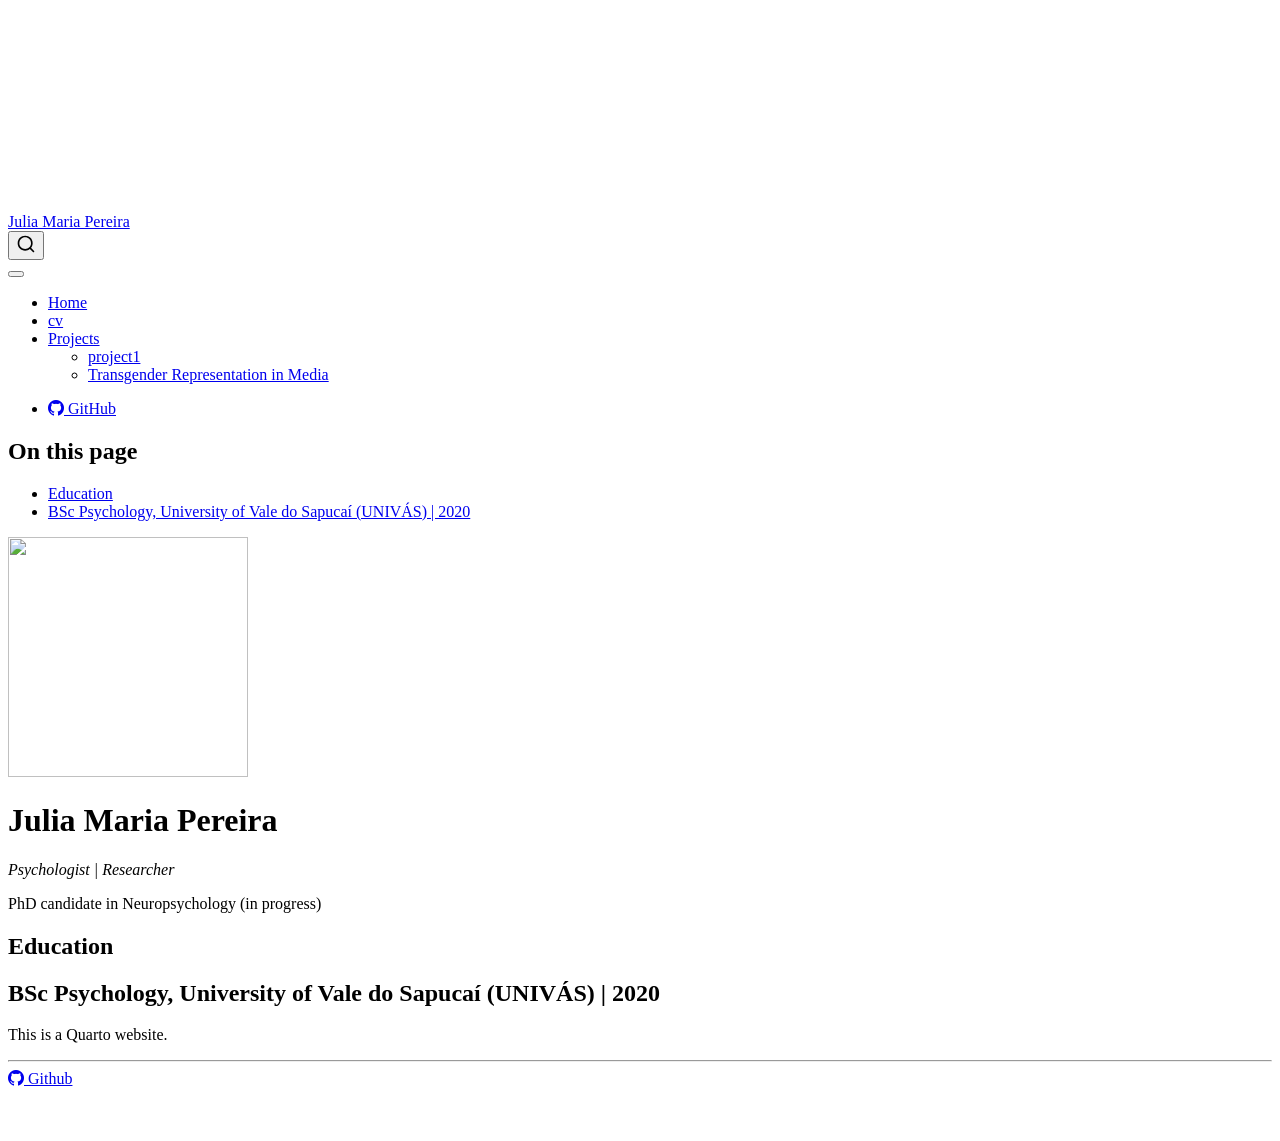
==== docs/index.html @ 0b98c420 "fix index" ====
<!DOCTYPE html>
<html xmlns="http://www.w3.org/1999/xhtml" lang="en" xml:lang="en"><head>

<meta charset="utf-8">
<meta name="generator" content="quarto-1.9.30">

<meta name="viewport" content="width=device-width, initial-scale=1.0, user-scalable=yes">


<title>Julia Maria Pereira</title>
<style>
/* Default styles provided by pandoc.
** See https://pandoc.org/MANUAL.html#variables-for-html for config info.
*/
code{white-space: pre-wrap;}
span.smallcaps{font-variant: small-caps;}
div.columns{display: flex; gap: min(4vw, 1.5em);}
div.column{flex: auto; overflow-x: auto;}
div.hanging-indent{margin-left: 1.5em; text-indent: -1.5em;}
ul.task-list{list-style: none;}
ul.task-list li input[type="checkbox"] {
  width: 0.8em;
  margin: 0 0.8em 0.2em -1em; /* quarto-specific, see https://github.com/quarto-dev/quarto-cli/issues/4556 */ 
  vertical-align: middle;
}
</style>


<script src="site_libs/quarto-nav/quarto-nav.js"></script>
<script src="site_libs/quarto-nav/headroom.min.js"></script>
<script src="site_libs/clipboard/clipboard.min.js"></script>
<script src="site_libs/quarto-search/autocomplete.umd.js"></script>
<script src="site_libs/quarto-search/fuse.min.js"></script>
<script src="site_libs/quarto-search/quarto-search.js"></script>
<meta name="quarto:offset" content="./">
<link href="./favicon.svg" rel="icon" type="image/svg+xml">
<script src="site_libs/quarto-html/quarto.js" type="module"></script>
<script src="site_libs/quarto-html/tabsets/tabsets.js" type="module"></script>
<script src="site_libs/quarto-html/popper.min.js"></script>
<script src="site_libs/quarto-html/tippy.umd.min.js"></script>
<link href="site_libs/quarto-html/tippy.css" rel="stylesheet">
<link href="site_libs/quarto-html/quarto-syntax-highlighting-b6a8276bf55561bdbc268162d41bd1f7.css" rel="stylesheet" id="quarto-text-highlighting-styles">
<script src="site_libs/bootstrap/bootstrap.min.js"></script>
<link href="site_libs/bootstrap/bootstrap-icons.css" rel="stylesheet">
<link href="site_libs/bootstrap/bootstrap-158031087360bce0ff56dc785ce39e06.min.css" rel="stylesheet" append-hash="true" id="quarto-bootstrap" data-mode="light">
<script id="quarto-search-options" type="application/json">{
  "location": "navbar",
  "copy-button": false,
  "collapse-after": 3,
  "panel-placement": "end",
  "type": "overlay",
  "limit": 50,
  "keyboard-shortcut": [
    "f",
    "/",
    "s"
  ],
  "show-item-context": false,
  "language": {
    "search-no-results-text": "No results",
    "search-matching-documents-text": "matching documents",
    "search-copy-link-title": "Copy link to search",
    "search-hide-matches-text": "Hide additional matches",
    "search-more-match-text": "more match in this document",
    "search-more-matches-text": "more matches in this document",
    "search-clear-button-title": "Clear",
    "search-text-placeholder": "",
    "search-detached-cancel-button-title": "Cancel",
    "search-submit-button-title": "Submit",
    "search-label": "Search"
  }
}</script>


<link rel="stylesheet" href="styles.css">
</head>

<body class="nav-fixed quarto-light">

<div id="quarto-search-results"></div>
  <header id="quarto-header" class="headroom fixed-top">
    <nav class="navbar navbar-expand-lg " data-bs-theme="dark">
      <div class="navbar-container container-fluid">
      <div class="navbar-brand-container mx-auto">
    <a class="navbar-brand" href="./index.html">
    <span class="navbar-title">Julia Maria Pereira</span>
    </a>
  </div>
            <div id="quarto-search" class="" title="Search"></div>
          <button class="navbar-toggler" type="button" data-bs-toggle="collapse" data-bs-target="#navbarCollapse" aria-controls="navbarCollapse" role="menu" aria-expanded="false" aria-label="Toggle navigation" onclick="if (window.quartoToggleHeadroom) { window.quartoToggleHeadroom(); }">
  <span class="navbar-toggler-icon"></span>
</button>
          <div class="collapse navbar-collapse" id="navbarCollapse">
            <ul class="navbar-nav navbar-nav-scroll me-auto">
  <li class="nav-item">
    <a class="nav-link active" href="./index.html" aria-current="page"> 
<span class="menu-text">Home</span></a>
  </li>  
  <li class="nav-item">
    <a class="nav-link" href="./cv.html"> 
<span class="menu-text">cv</span></a>
  </li>  
  <li class="nav-item dropdown ">
    <a class="nav-link dropdown-toggle" href="#" id="nav-menu-projects" role="link" data-bs-toggle="dropdown" aria-expanded="false">
 <span class="menu-text">Projects</span>
    </a>
    <ul class="dropdown-menu" aria-labelledby="nav-menu-projects">    
        <li>
    <a class="dropdown-item" href="./projects/project1.html">
 <span class="dropdown-text">project1</span></a>
  </li>  
        <li>
    <a class="dropdown-item" href="./projects/project2.html">
 <span class="dropdown-text">Transgender Representation in Media</span></a>
  </li>  
    </ul>
  </li>
</ul>
            <ul class="navbar-nav navbar-nav-scroll ms-auto">
  <li class="nav-item">
    <a class="nav-link" href="https://github.com/juliamariap"> <i class="bi bi-github" role="img">
</i> 
<span class="menu-text">GitHub</span></a>
  </li>  
</ul>
          </div> <!-- /navcollapse -->
            <div class="quarto-navbar-tools">
</div>
      </div> <!-- /container-fluid -->
    </nav>
</header>
<!-- content -->
<div id="quarto-content" class="quarto-container page-columns page-rows-contents page-layout-article page-navbar">
<!-- sidebar -->
<!-- margin-sidebar -->
    <div id="quarto-margin-sidebar" class="sidebar margin-sidebar">
        <nav id="TOC" role="doc-toc" class="toc-active">
    <h2 id="toc-title">On this page</h2>
  <ul>
  <li><a href="#education" id="toc-education" class="nav-link active" data-scroll-target="#education">Education</a></li>
  <li><a href="#bsc-psychology-university-of-vale-do-sapucaí-univás-2020" id="toc-bsc-psychology-university-of-vale-do-sapucaí-univás-2020" class="nav-link" data-scroll-target="#bsc-psychology-university-of-vale-do-sapucaí-univás-2020">BSc Psychology, University of Vale do Sapucaí (UNIVÁS) | 2020</a></li>
  </ul>
</nav>
    </div>
<!-- main -->
<div class="quarto-about-jolla">
  <img src="images/avatar.png" class="about-image
  round " style="height: 15em; width: 15em;">
 <header id="title-block-header" class="quarto-title-block default">
<div class="quarto-title">
<h1 class="title">Julia Maria Pereira</h1>
</div>
<div class="quarto-title-meta">
  </div>
</header><main class="content" id="quarto-document-content">

<p><em>Psychologist | Researcher</em></p>
<p>PhD candidate in Neuropsychology (in progress)</p>
<section id="education" class="level2">
<h2 data-anchor-id="education">Education</h2>
</section>
<section id="bsc-psychology-university-of-vale-do-sapucaí-univás-2020" class="level2">
<h2 data-anchor-id="bsc-psychology-university-of-vale-do-sapucaí-univás-2020">BSc Psychology, University of Vale do Sapucaí (UNIVÁS) | 2020</h2>
<p>This is a Quarto website.</p>


</section>
</main> 
  <hr class="about-sep">
   <div class="about-links">
  <a href="https://github.com/juliamariap" class="about-link" rel="" target="">
    <i class="bi bi-github"></i>
     <span class="about-link-text">Github</span>
  </a>
</div>
</div>
 <!-- /main -->
<script id="quarto-html-after-body" type="application/javascript">
  window.document.addEventListener("DOMContentLoaded", function (event) {
    const isCodeAnnotation = (el) => {
      for (const clz of el.classList) {
        if (clz.startsWith('code-annotation-')) {                     
          return true;
        }
      }
      return false;
    }
    const onCopySuccess = function(e) {
      // button target
      const button = e.trigger;
      // don't keep focus
      button.blur();
      // flash "checked"
      button.classList.add('code-copy-button-checked');
      var currentTitle = button.getAttribute("title");
      button.setAttribute("title", "Copied!");
      let tooltip;
      if (window.bootstrap) {
        button.setAttribute("data-bs-toggle", "tooltip");
        button.setAttribute("data-bs-placement", "left");
        button.setAttribute("data-bs-title", "Copied!");
        tooltip = new bootstrap.Tooltip(button, 
          { trigger: "manual", 
            customClass: "code-copy-button-tooltip",
            offset: [0, -8]});
        tooltip.show();    
      }
      setTimeout(function() {
        if (tooltip) {
          tooltip.hide();
          button.removeAttribute("data-bs-title");
          button.removeAttribute("data-bs-toggle");
          button.removeAttribute("data-bs-placement");
        }
        button.setAttribute("title", currentTitle);
        button.classList.remove('code-copy-button-checked');
      }, 1000);
      // clear code selection
      e.clearSelection();
    }
    const getTextToCopy = function(trigger) {
      const outerScaffold = trigger.parentElement.cloneNode(true);
      const codeEl = outerScaffold.querySelector('code');
      for (const childEl of codeEl.children) {
        if (isCodeAnnotation(childEl)) {
          childEl.remove();
        }
      }
      return codeEl.innerText;
    }
    const clipboard = new window.ClipboardJS('.code-copy-button:not([data-in-quarto-modal])', {
      text: getTextToCopy
    });
    clipboard.on('success', onCopySuccess);
    if (window.document.getElementById('quarto-embedded-source-code-modal')) {
      const clipboardModal = new window.ClipboardJS('.code-copy-button[data-in-quarto-modal]', {
        text: getTextToCopy,
        container: window.document.getElementById('quarto-embedded-source-code-modal')
      });
      clipboardModal.on('success', onCopySuccess);
    }
      var localhostRegex = new RegExp(/^(?:http|https):\/\/localhost\:?[0-9]*\//);
      var mailtoRegex = new RegExp(/^mailto:/);
        var filterRegex = new RegExp('/' + window.location.host + '/');
      var isInternal = (href) => {
          return filterRegex.test(href) || localhostRegex.test(href) || mailtoRegex.test(href);
      }
      // Inspect non-navigation links and adorn them if external
     var links = window.document.querySelectorAll('a[href]:not(.nav-link):not(.navbar-brand):not(.toc-action):not(.sidebar-link):not(.sidebar-item-toggle):not(.pagination-link):not(.no-external):not([aria-hidden]):not(.dropdown-item):not(.quarto-navigation-tool):not(.about-link)');
      for (var i=0; i<links.length; i++) {
        const link = links[i];
        if (!isInternal(link.href)) {
          // undo the damage that might have been done by quarto-nav.js in the case of
          // links that we want to consider external
          if (link.dataset.originalHref !== undefined) {
            link.href = link.dataset.originalHref;
          }
        }
      }
    function tippyHover(el, contentFn, onTriggerFn, onUntriggerFn) {
      const config = {
        allowHTML: true,
        maxWidth: 500,
        delay: 100,
        arrow: false,
        appendTo: function(el) {
            return el.parentElement;
        },
        interactive: true,
        interactiveBorder: 10,
        theme: 'quarto',
        placement: 'bottom-start',
      };
      if (contentFn) {
        config.content = contentFn;
      }
      if (onTriggerFn) {
        config.onTrigger = onTriggerFn;
      }
      if (onUntriggerFn) {
        config.onUntrigger = onUntriggerFn;
      }
      window.tippy(el, config); 
    }
    const noterefs = window.document.querySelectorAll('a[role="doc-noteref"]');
    for (var i=0; i<noterefs.length; i++) {
      const ref = noterefs[i];
      tippyHover(ref, function() {
        // use id or data attribute instead here
        let href = ref.getAttribute('data-footnote-href') || ref.getAttribute('href');
        try { href = new URL(href).hash; } catch {}
        const id = href.replace(/^#\/?/, "");
        const note = window.document.getElementById(id);
        if (note) {
          return note.innerHTML;
        } else {
          return "";
        }
      });
    }
    const xrefs = window.document.querySelectorAll('a.quarto-xref');
    const processXRef = (id, note) => {
      // Strip column container classes
      const stripColumnClz = (el) => {
        el.classList.remove("page-full", "page-columns");
        if (el.children) {
          for (const child of el.children) {
            stripColumnClz(child);
          }
        }
      }
      stripColumnClz(note)
      if (id === null || id.startsWith('sec-')) {
        // Special case sections, only their first couple elements
        const container = document.createElement("div");
        if (note.children && note.children.length > 2) {
          container.appendChild(note.children[0].cloneNode(true));
          for (let i = 1; i < note.children.length; i++) {
            const child = note.children[i];
            if (child.tagName === "P" && child.innerText === "") {
              continue;
            } else {
              container.appendChild(child.cloneNode(true));
              break;
            }
          }
          if (window.Quarto?.typesetMath) {
            window.Quarto.typesetMath(container);
          }
          return container.innerHTML
        } else {
          if (window.Quarto?.typesetMath) {
            window.Quarto.typesetMath(note);
          }
          return note.innerHTML;
        }
      } else {
        // Remove any anchor links if they are present
        const anchorLink = note.querySelector('a.anchorjs-link');
        if (anchorLink) {
          anchorLink.remove();
        }
        if (window.Quarto?.typesetMath) {
          window.Quarto.typesetMath(note);
        }
        if (note.classList.contains("callout")) {
          return note.outerHTML;
        } else {
          return note.innerHTML;
        }
      }
    }
    for (var i=0; i<xrefs.length; i++) {
      const xref = xrefs[i];
      tippyHover(xref, undefined, function(instance) {
        instance.disable();
        let url = xref.getAttribute('href');
        let hash = undefined; 
        if (url.startsWith('#')) {
          hash = url;
        } else {
          try { hash = new URL(url).hash; } catch {}
        }
        if (hash) {
          const id = hash.replace(/^#\/?/, "");
          const note = window.document.getElementById(id);
          if (note !== null) {
            try {
              const html = processXRef(id, note.cloneNode(true));
              instance.setContent(html);
            } finally {
              instance.enable();
              instance.show();
            }
          } else {
            // See if we can fetch this
            fetch(url.split('#')[0])
            .then(res => res.text())
            .then(html => {
              const parser = new DOMParser();
              const htmlDoc = parser.parseFromString(html, "text/html");
              const note = htmlDoc.getElementById(id);
              if (note !== null) {
                const html = processXRef(id, note);
                instance.setContent(html);
              } 
            }).finally(() => {
              instance.enable();
              instance.show();
            });
          }
        } else {
          // See if we can fetch a full url (with no hash to target)
          // This is a special case and we should probably do some content thinning / targeting
          fetch(url)
          .then(res => res.text())
          .then(html => {
            const parser = new DOMParser();
            const htmlDoc = parser.parseFromString(html, "text/html");
            const note = htmlDoc.querySelector('main.content');
            if (note !== null) {
              // This should only happen for chapter cross references
              // (since there is no id in the URL)
              // remove the first header
              if (note.children.length > 0 && note.children[0].tagName === "HEADER") {
                note.children[0].remove();
              }
              const html = processXRef(null, note);
              instance.setContent(html);
            } 
          }).finally(() => {
            instance.enable();
            instance.show();
          });
        }
      }, function(instance) {
      });
    }
        let selectedAnnoteEl;
        const selectorForAnnotation = ( cell, annotation) => {
          let cellAttr = 'data-code-cell="' + cell + '"';
          let lineAttr = 'data-code-annotation="' +  annotation + '"';
          const selector = 'span[' + cellAttr + '][' + lineAttr + ']';
          return selector;
        }
        const selectCodeLines = (annoteEl) => {
          const doc = window.document;
          const targetCell = annoteEl.getAttribute("data-target-cell");
          const targetAnnotation = annoteEl.getAttribute("data-target-annotation");
          const annoteSpan = window.document.querySelector(selectorForAnnotation(targetCell, targetAnnotation));
          const lines = annoteSpan.getAttribute("data-code-lines").split(",");
          const lineIds = lines.map((line) => {
            return targetCell + "-" + line;
          })
          let top = null;
          let height = null;
          let parent = null;
          if (lineIds.length > 0) {
              //compute the position of the single el (top and bottom and make a div)
              const el = window.document.getElementById(lineIds[0]);
              top = el.offsetTop;
              height = el.offsetHeight;
              parent = el.parentElement.parentElement;
            if (lineIds.length > 1) {
              const lastEl = window.document.getElementById(lineIds[lineIds.length - 1]);
              const bottom = lastEl.offsetTop + lastEl.offsetHeight;
              height = bottom - top;
            }
            if (top !== null && height !== null && parent !== null) {
              // cook up a div (if necessary) and position it 
              let div = window.document.getElementById("code-annotation-line-highlight");
              if (div === null) {
                div = window.document.createElement("div");
                div.setAttribute("id", "code-annotation-line-highlight");
                div.style.position = 'absolute';
                parent.appendChild(div);
              }
              div.style.top = top - 2 + "px";
              div.style.height = height + 4 + "px";
              div.style.left = 0;
              let gutterDiv = window.document.getElementById("code-annotation-line-highlight-gutter");
              if (gutterDiv === null) {
                gutterDiv = window.document.createElement("div");
                gutterDiv.setAttribute("id", "code-annotation-line-highlight-gutter");
                gutterDiv.style.position = 'absolute';
                const codeCell = window.document.getElementById(targetCell);
                const gutter = codeCell.querySelector('.code-annotation-gutter');
                gutter.appendChild(gutterDiv);
              }
              gutterDiv.style.top = top - 2 + "px";
              gutterDiv.style.height = height + 4 + "px";
            }
            selectedAnnoteEl = annoteEl;
          }
        };
        const unselectCodeLines = () => {
          const elementsIds = ["code-annotation-line-highlight", "code-annotation-line-highlight-gutter"];
          elementsIds.forEach((elId) => {
            const div = window.document.getElementById(elId);
            if (div) {
              div.remove();
            }
          });
          selectedAnnoteEl = undefined;
        };
          // Handle positioning of the toggle
      window.addEventListener(
        "resize",
        throttle(() => {
          elRect = undefined;
          if (selectedAnnoteEl) {
            selectCodeLines(selectedAnnoteEl);
          }
        }, 10)
      );
      function throttle(fn, ms) {
      let throttle = false;
      let timer;
        return (...args) => {
          if(!throttle) { // first call gets through
              fn.apply(this, args);
              throttle = true;
          } else { // all the others get throttled
              if(timer) clearTimeout(timer); // cancel #2
              timer = setTimeout(() => {
                fn.apply(this, args);
                timer = throttle = false;
              }, ms);
          }
        };
      }
        // Attach click handler to the DT
        const annoteDls = window.document.querySelectorAll('dt[data-target-cell]');
        for (const annoteDlNode of annoteDls) {
          annoteDlNode.addEventListener('click', (event) => {
            const clickedEl = event.target;
            if (clickedEl !== selectedAnnoteEl) {
              unselectCodeLines();
              const activeEl = window.document.querySelector('dt[data-target-cell].code-annotation-active');
              if (activeEl) {
                activeEl.classList.remove('code-annotation-active');
              }
              selectCodeLines(clickedEl);
              clickedEl.classList.add('code-annotation-active');
            } else {
              // Unselect the line
              unselectCodeLines();
              clickedEl.classList.remove('code-annotation-active');
            }
          });
        }
    const findCites = (el) => {
      const parentEl = el.parentElement;
      if (parentEl) {
        const cites = parentEl.dataset.cites;
        if (cites) {
          return {
            el,
            cites: cites.split(' ')
          };
        } else {
          return findCites(el.parentElement)
        }
      } else {
        return undefined;
      }
    };
    var bibliorefs = window.document.querySelectorAll('a[role="doc-biblioref"]');
    for (var i=0; i<bibliorefs.length; i++) {
      const ref = bibliorefs[i];
      const citeInfo = findCites(ref);
      if (citeInfo) {
        tippyHover(citeInfo.el, function() {
          var popup = window.document.createElement('div');
          citeInfo.cites.forEach(function(cite) {
            var citeDiv = window.document.createElement('div');
            citeDiv.classList.add('hanging-indent');
            citeDiv.classList.add('csl-entry');
            var biblioDiv = window.document.getElementById('ref-' + cite);
            if (biblioDiv) {
              citeDiv.innerHTML = biblioDiv.innerHTML;
            }
            popup.appendChild(citeDiv);
          });
          return popup.innerHTML;
        });
      }
    }
  });
  </script>
</div> <!-- /content -->




</body></html>
---- docs/site_libs/quarto-html/tippy.css ----
.tippy-box[data-animation=fade][data-state=hidden]{opacity:0}[data-tippy-root]{max-width:calc(100vw - 10px)}.tippy-box{position:relative;background-color:#333;color:#fff;border-radius:4px;font-size:14px;line-height:1.4;white-space:normal;outline:0;transition-property:transform,visibility,opacity}.tippy-box[data-placement^=top]>.tippy-arrow{bottom:0}.tippy-box[data-placement^=top]>.tippy-arrow:before{bottom:-7px;left:0;border-width:8px 8px 0;border-top-color:initial;transform-origin:center top}.tippy-box[data-placement^=bottom]>.tippy-arrow{top:0}.tippy-box[data-placement^=bottom]>.tippy-arrow:before{top:-7px;left:0;border-width:0 8px 8px;border-bottom-color:initial;transform-origin:center bottom}.tippy-box[data-placement^=left]>.tippy-arrow{right:0}.tippy-box[data-placement^=left]>.tippy-arrow:before{border-width:8px 0 8px 8px;border-left-color:initial;right:-7px;transform-origin:center left}.tippy-box[data-placement^=right]>.tippy-arrow{left:0}.tippy-box[data-placement^=right]>.tippy-arrow:before{left:-7px;border-width:8px 8px 8px 0;border-right-color:initial;transform-origin:center right}.tippy-box[data-inertia][data-state=visible]{transition-timing-function:cubic-bezier(.54,1.5,.38,1.11)}.tippy-arrow{width:16px;height:16px;color:#333}.tippy-arrow:before{content:"";position:absolute;border-color:transparent;border-style:solid}.tippy-content{position:relative;padding:5px 9px;z-index:1}
---- docs/site_libs/quarto-html/quarto-syntax-highlighting-b6a8276bf55561bdbc268162d41bd1f7.css ----
/* quarto syntax highlight colors */
:root {
  --quarto-hl-ot-color: #003B4F;
  --quarto-hl-at-color: #657422;
  --quarto-hl-ss-color: #20794D;
  --quarto-hl-an-color: #5E5E5E;
  --quarto-hl-fu-color: #4758AB;
  --quarto-hl-st-color: #20794D;
  --quarto-hl-cf-color: #003B4F;
  --quarto-hl-op-color: #5E5E5E;
  --quarto-hl-er-color: #AD0000;
  --quarto-hl-bn-color: #AD0000;
  --quarto-hl-al-color: #AD0000;
  --quarto-hl-va-color: #111111;
  --quarto-hl-bu-color: inherit;
  --quarto-hl-ex-color: inherit;
  --quarto-hl-pp-color: #AD0000;
  --quarto-hl-in-color: #5E5E5E;
  --quarto-hl-vs-color: #20794D;
  --quarto-hl-wa-color: #5E5E5E;
  --quarto-hl-do-color: #5E5E5E;
  --quarto-hl-im-color: #00769E;
  --quarto-hl-ch-color: #20794D;
  --quarto-hl-dt-color: #AD0000;
  --quarto-hl-fl-color: #AD0000;
  --quarto-hl-co-color: #5E5E5E;
  --quarto-hl-cv-color: #5E5E5E;
  --quarto-hl-cn-color: #8f5902;
  --quarto-hl-sc-color: #5E5E5E;
  --quarto-hl-dv-color: #AD0000;
  --quarto-hl-kw-color: #003B4F;
}

/* other quarto variables */
:root {
  --quarto-font-monospace: SFMono-Regular, Menlo, Monaco, Consolas, "Liberation Mono", "Courier New", monospace;
}

/* syntax highlight based on Pandoc's rules */
pre > code.sourceCode > span {
  color: #003B4F;
}

code.sourceCode > span {
  color: #003B4F;
}

div.sourceCode,
div.sourceCode pre.sourceCode {
  color: #003B4F;
}

/* Normal */
code span {
  color: #003B4F;
}

/* Alert */
code span.al {
  color: #AD0000;
  font-style: inherit;
}

/* Annotation */
code span.an {
  color: #5E5E5E;
  font-style: inherit;
}

/* Attribute */
code span.at {
  color: #657422;
  font-style: inherit;
}

/* BaseN */
code span.bn {
  color: #AD0000;
  font-style: inherit;
}

/* BuiltIn */
code span.bu {
  font-style: inherit;
}

/* ControlFlow */
code span.cf {
  color: #003B4F;
  font-weight: bold;
  font-style: inherit;
}

/* Char */
code span.ch {
  color: #20794D;
  font-style: inherit;
}

/* Constant */
code span.cn {
  color: #8f5902;
  font-style: inherit;
}

/* Comment */
code span.co {
  color: #5E5E5E;
  font-style: inherit;
}

/* CommentVar */
code span.cv {
  color: #5E5E5E;
  font-style: italic;
}

/* Documentation */
code span.do {
  color: #5E5E5E;
  font-style: italic;
}

/* DataType */
code span.dt {
  color: #AD0000;
  font-style: inherit;
}

/* DecVal */
code span.dv {
  color: #AD0000;
  font-style: inherit;
}

/* Error */
code span.er {
  color: #AD0000;
  font-style: inherit;
}

/* Extension */
code span.ex {
  font-style: inherit;
}

/* Float */
code span.fl {
  color: #AD0000;
  font-style: inherit;
}

/* Function */
code span.fu {
  color: #4758AB;
  font-style: inherit;
}

/* Import */
code span.im {
  color: #00769E;
  font-style: inherit;
}

/* Information */
code span.in {
  color: #5E5E5E;
  font-style: inherit;
}

/* Keyword */
code span.kw {
  color: #003B4F;
  font-weight: bold;
  font-style: inherit;
}

/* Operator */
code span.op {
  color: #5E5E5E;
  font-style: inherit;
}

/* Other */
code span.ot {
  color: #003B4F;
  font-style: inherit;
}

/* Preprocessor */
code span.pp {
  color: #AD0000;
  font-style: inherit;
}

/* SpecialChar */
code span.sc {
  color: #5E5E5E;
  font-style: inherit;
}

/* SpecialString */
code span.ss {
  color: #20794D;
  font-style: inherit;
}

/* String */
code span.st {
  color: #20794D;
  font-style: inherit;
}

/* Variable */
code span.va {
  color: #111111;
  font-style: inherit;
}

/* VerbatimString */
code span.vs {
  color: #20794D;
  font-style: inherit;
}

/* Warning */
code span.wa {
  color: #5E5E5E;
  font-style: italic;
}

.prevent-inlining {
  content: "</";
}

/*# sourceMappingURL=5eae6a9ed249137e627790aed33a8396.css.map */
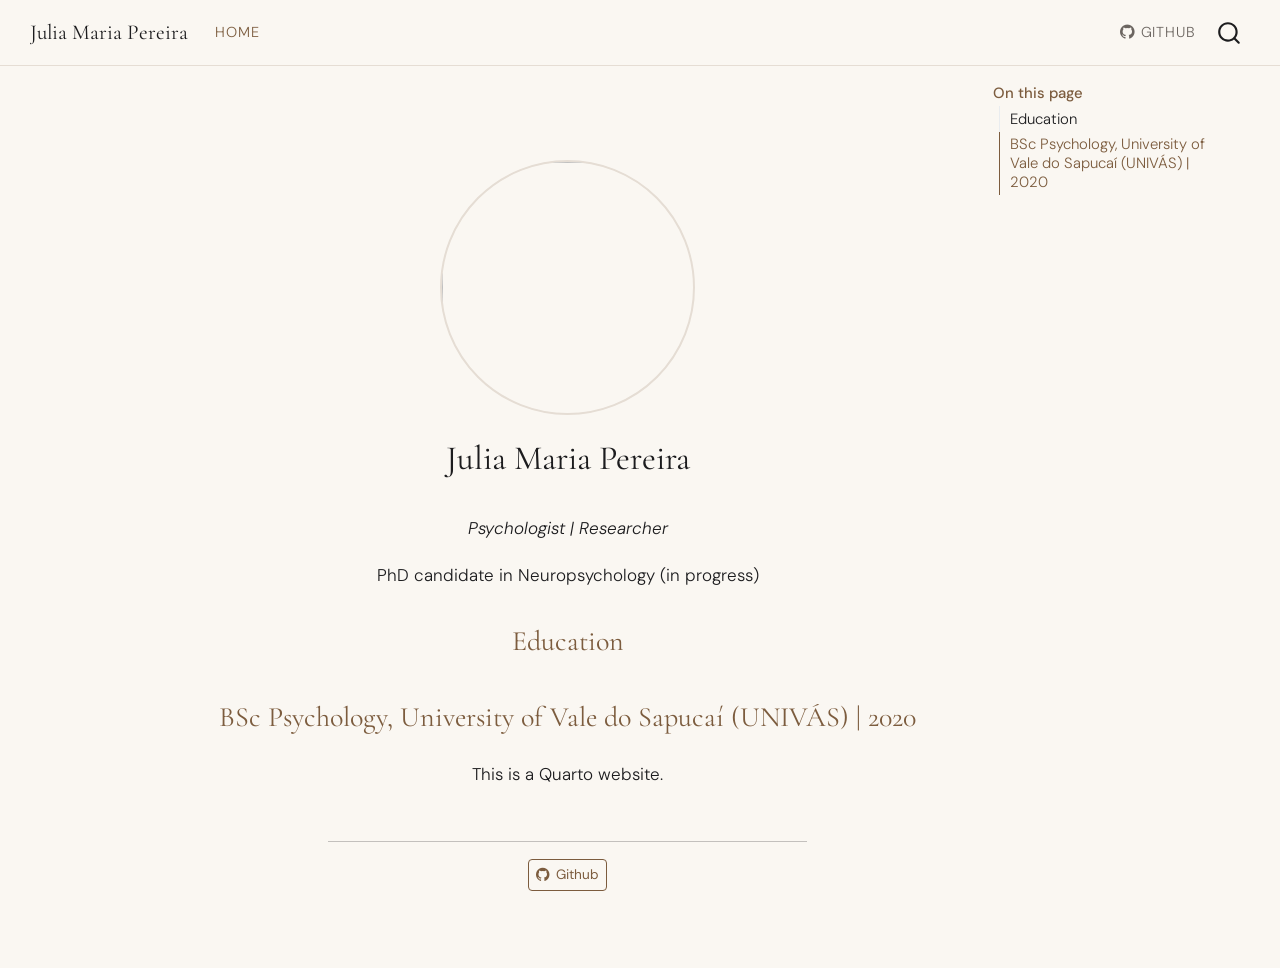
==== commit 8f00b56a: "add brand colors" ====
--- a/docs/index.html
+++ b/docs/index.html
@@ -42,7 +42,7 @@
 <link href="site_libs/quarto-html/quarto-syntax-highlighting-b6a8276bf55561bdbc268162d41bd1f7.css" rel="stylesheet" id="quarto-text-highlighting-styles">
 <script src="site_libs/bootstrap/bootstrap.min.js"></script>
 <link href="site_libs/bootstrap/bootstrap-icons.css" rel="stylesheet">
-<link href="site_libs/bootstrap/bootstrap-158031087360bce0ff56dc785ce39e06.min.css" rel="stylesheet" append-hash="true" id="quarto-bootstrap" data-mode="light">
+<link href="site_libs/bootstrap/bootstrap-a6391bdd3185fad6bf29eafa90bfad67.min.css" rel="stylesheet" append-hash="true" id="quarto-bootstrap" data-mode="light">
 <script id="quarto-search-options" type="application/json">{
   "location": "navbar",
   "copy-button": false,
@@ -96,25 +96,6 @@
     <a class="nav-link active" href="./index.html" aria-current="page"> 
 <span class="menu-text">Home</span></a>
   </li>  
-  <li class="nav-item">
-    <a class="nav-link" href="./cv.html"> 
-<span class="menu-text">cv</span></a>
-  </li>  
-  <li class="nav-item dropdown ">
-    <a class="nav-link dropdown-toggle" href="#" id="nav-menu-projects" role="link" data-bs-toggle="dropdown" aria-expanded="false">
- <span class="menu-text">Projects</span>
-    </a>
-    <ul class="dropdown-menu" aria-labelledby="nav-menu-projects">    
-        <li>
-    <a class="dropdown-item" href="./projects/project1.html">
- <span class="dropdown-text">project1</span></a>
-  </li>  
-        <li>
-    <a class="dropdown-item" href="./projects/project2.html">
- <span class="dropdown-text">Transgender Representation in Media</span></a>
-  </li>  
-    </ul>
-  </li>
 </ul>
             <ul class="navbar-nav navbar-nav-scroll ms-auto">
   <li class="nav-item">
--- a/docs/styles.css
+++ b/docs/styles.css
@@ -0,0 +1,67 @@
+/* ── Fonts ── */
+@import url('https://fonts.googleapis.com/css2?family=Cormorant+Garamond:ital,wght@0,300;0,400;0,600;1,300;1,400&family=DM+Sans:wght@300;400;500&display=swap');
+
+/* ── Variables ── */
+:root {
+  --cream: #FAF7F2;
+  --charcoal: #1C1C1E;
+  --warm-gray: #6B6560;
+  --accent: #7C5C3E;
+  --accent-light: #C9A882;
+  --border: #E5DDD4;
+}
+
+/* ── Base ── */
+body {
+  font-family: 'DM Sans', sans-serif;
+  background-color: var(--cream);
+  color: var(--charcoal);
+  font-weight: 300;
+  line-height: 1.75;
+}
+
+h1, h2, h3, h4 {
+  font-family: 'Cormorant Garamond', serif;
+  font-weight: 400;
+}
+
+h2 { color: var(--accent); }
+
+a {
+  color: var(--accent);
+  text-decoration: none;
+}
+a:hover { color: var(--accent-light); }
+
+/* ── Navbar ── */
+.navbar {
+  background-color: var(--cream) !important;
+  border-bottom: 1px solid var(--border);
+}
+.navbar-brand {
+  font-family: 'Cormorant Garamond', serif;
+  color: var(--charcoal) !important;
+}
+.navbar .nav-link {
+  font-size: 0.85rem;
+  letter-spacing: 0.06em;
+  text-transform: uppercase;
+  color: var(--warm-gray) !important;
+}
+.navbar .nav-link:hover,
+.navbar .nav-link.active {
+  color: var(--accent) !important;
+}
+
+/* ── Jolla template ── */
+.quarto-about-jolla img {
+  border: 2px solid var(--border);
+}
+.quarto-about-jolla .about-link {
+  color: var(--accent) !important;
+  border-color: var(--accent) !important;
+}
+.quarto-about-jolla .about-link:hover {
+  background-color: var(--accent) !important;
+  color: var(--cream) !important;
+}
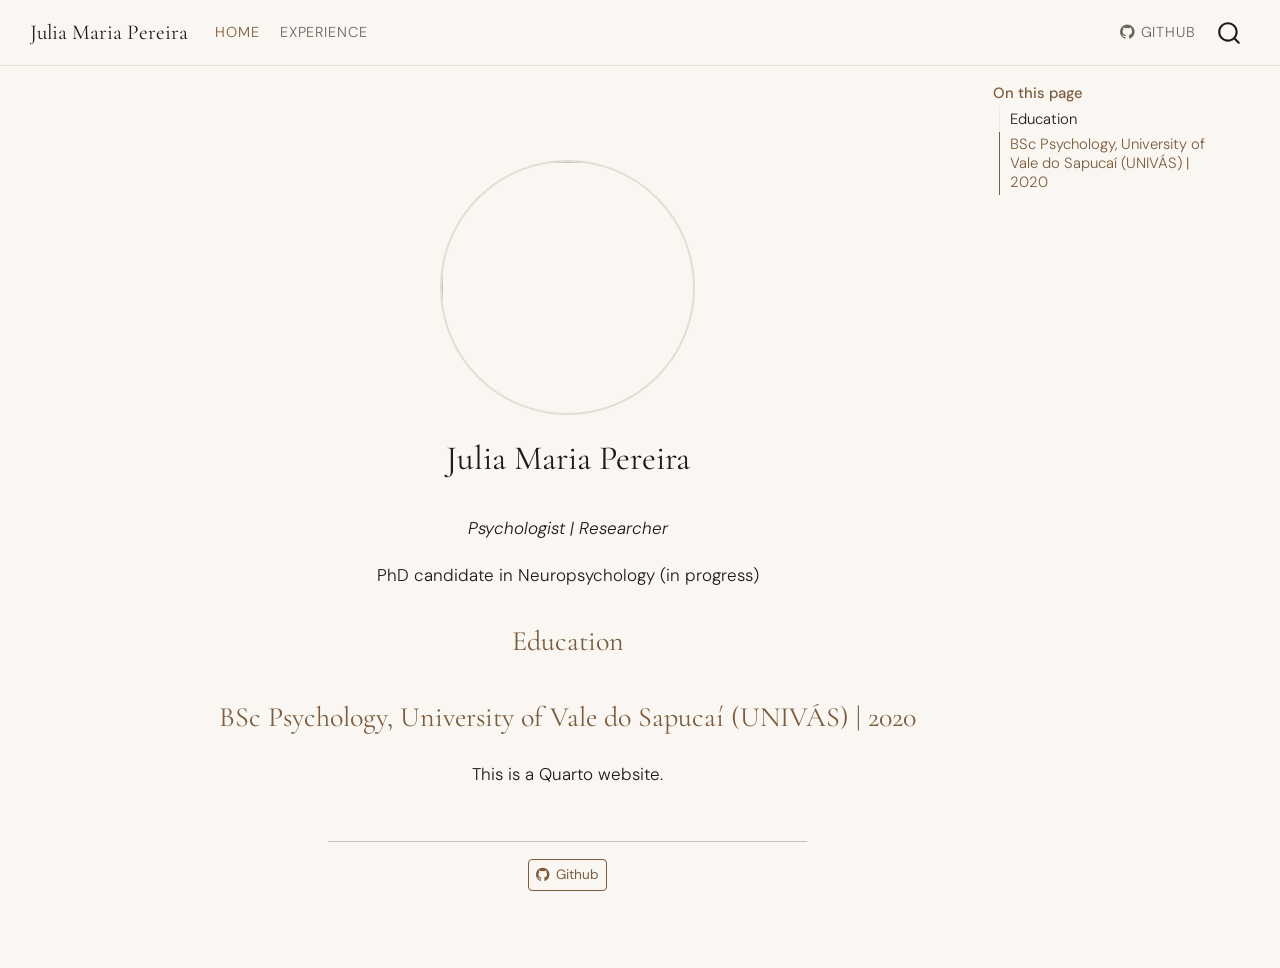
==== commit 4d02601d: "add experience page" ====
--- a/docs/index.html
+++ b/docs/index.html
@@ -96,6 +96,10 @@
     <a class="nav-link active" href="./index.html" aria-current="page"> 
 <span class="menu-text">Home</span></a>
   </li>  
+  <li class="nav-item">
+    <a class="nav-link" href="./experience.html"> 
+<span class="menu-text">Experience</span></a>
+  </li>  
 </ul>
             <ul class="navbar-nav navbar-nav-scroll ms-auto">
   <li class="nav-item">
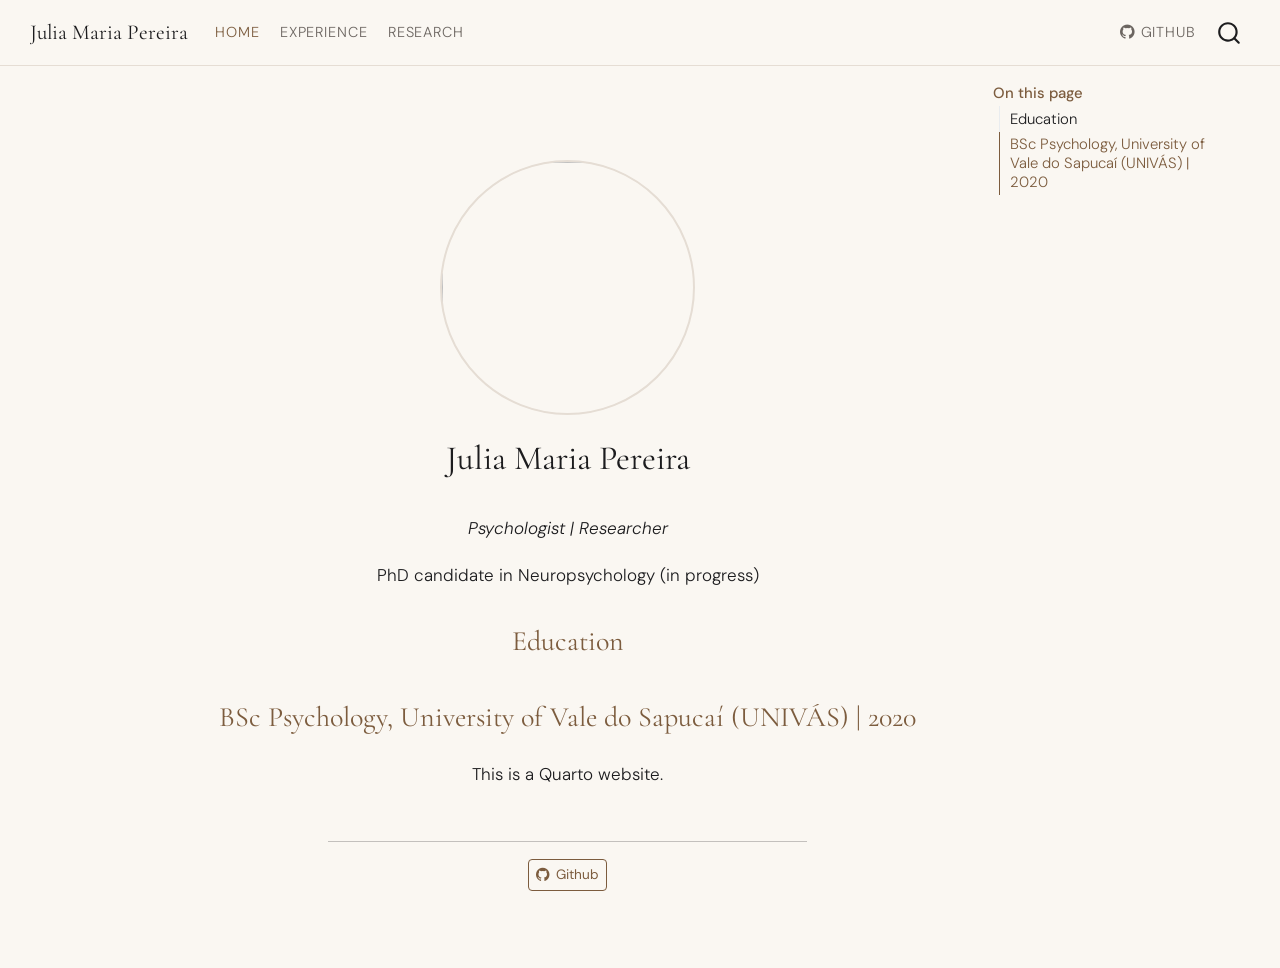
==== commit c1820035: "add research page" ====
--- a/docs/index.html
+++ b/docs/index.html
@@ -100,6 +100,10 @@
     <a class="nav-link" href="./experience.html"> 
 <span class="menu-text">Experience</span></a>
   </li>  
+  <li class="nav-item">
+    <a class="nav-link" href="./research.html"> 
+<span class="menu-text">Research</span></a>
+  </li>  
 </ul>
             <ul class="navbar-nav navbar-nav-scroll ms-auto">
   <li class="nav-item">
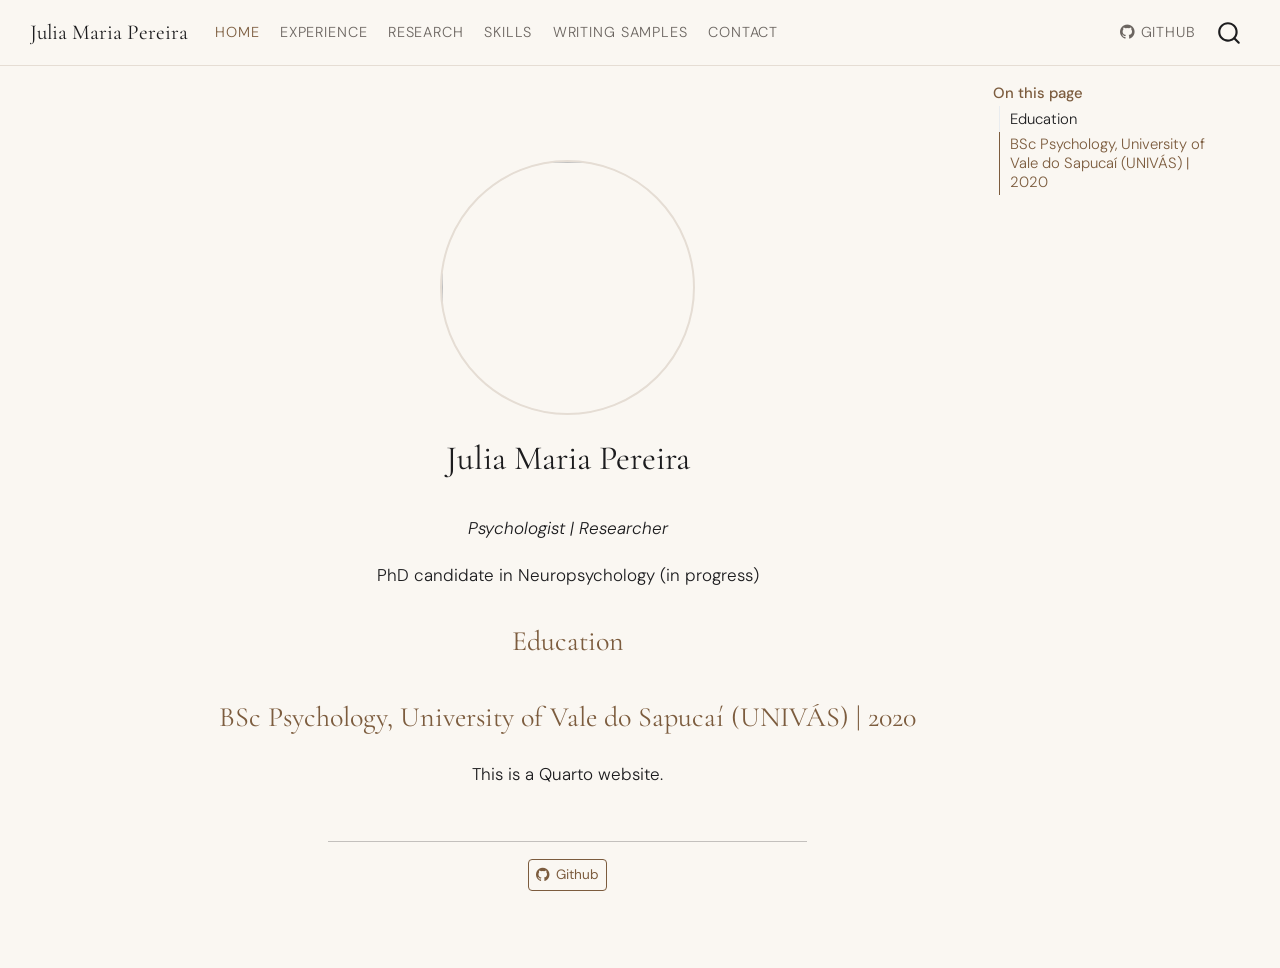
==== commit 30142f73: "add contect page - site completo" ====
--- a/docs/index.html
+++ b/docs/index.html
@@ -104,6 +104,18 @@
     <a class="nav-link" href="./research.html"> 
 <span class="menu-text">Research</span></a>
   </li>  
+  <li class="nav-item">
+    <a class="nav-link" href="./skills.html"> 
+<span class="menu-text">Skills</span></a>
+  </li>  
+  <li class="nav-item">
+    <a class="nav-link" href="./writing.html"> 
+<span class="menu-text">Writing Samples</span></a>
+  </li>  
+  <li class="nav-item">
+    <a class="nav-link" href="./contact.html"> 
+<span class="menu-text">Contact</span></a>
+  </li>  
 </ul>
             <ul class="navbar-nav navbar-nav-scroll ms-auto">
   <li class="nav-item">
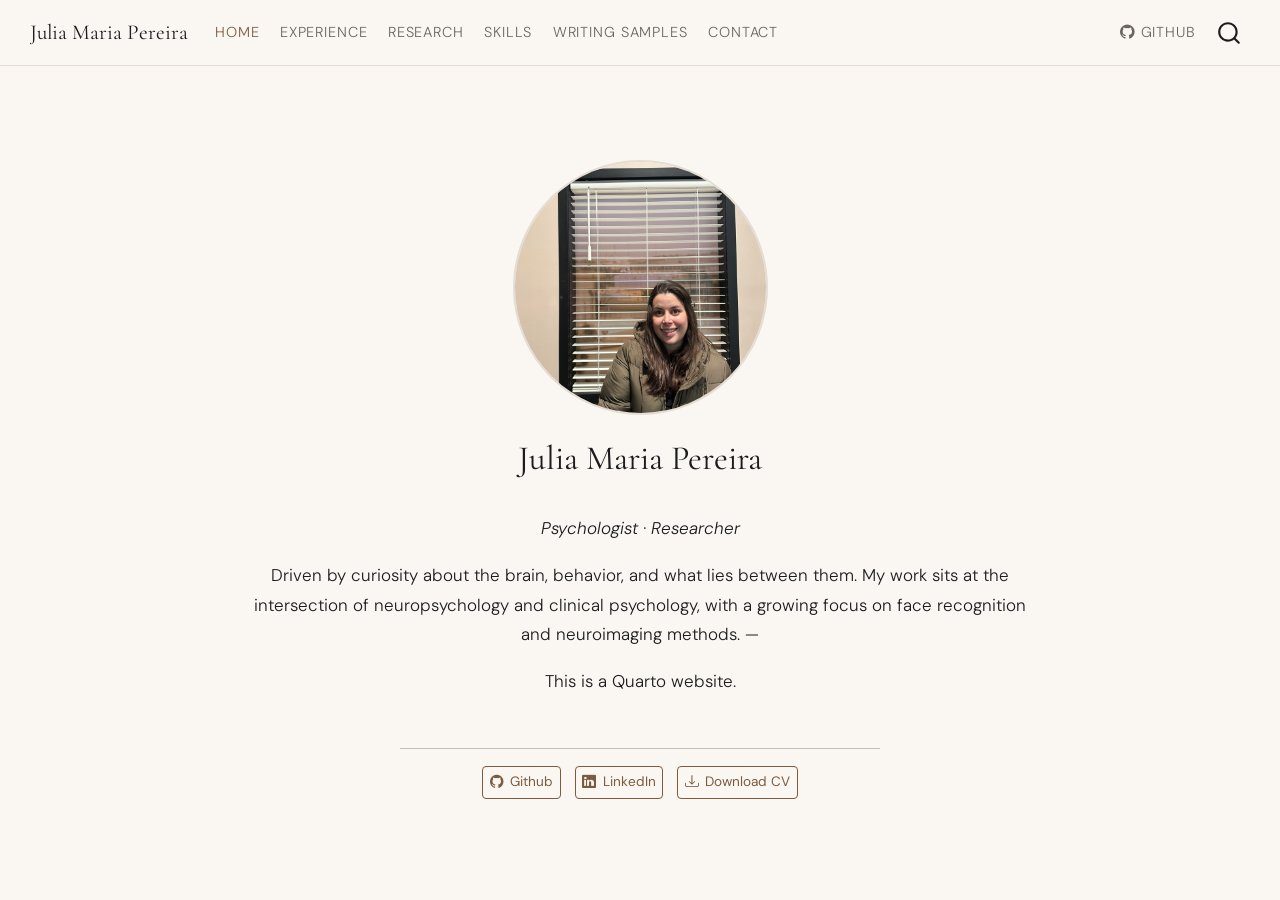
==== commit b068f522: "update linkedin link" ====
--- a/docs/index.html
+++ b/docs/index.html
@@ -75,7 +75,7 @@
 <link rel="stylesheet" href="styles.css">
 </head>
 
-<body class="nav-fixed quarto-light">
+<body class="nav-fixed fullcontent quarto-light">
 
 <div id="quarto-search-results"></div>
   <header id="quarto-header" class="headroom fixed-top">
@@ -134,15 +134,7 @@
 <div id="quarto-content" class="quarto-container page-columns page-rows-contents page-layout-article page-navbar">
 <!-- sidebar -->
 <!-- margin-sidebar -->
-    <div id="quarto-margin-sidebar" class="sidebar margin-sidebar">
-        <nav id="TOC" role="doc-toc" class="toc-active">
-    <h2 id="toc-title">On this page</h2>
-  <ul>
-  <li><a href="#education" id="toc-education" class="nav-link active" data-scroll-target="#education">Education</a></li>
-  <li><a href="#bsc-psychology-university-of-vale-do-sapucaí-univás-2020" id="toc-bsc-psychology-university-of-vale-do-sapucaí-univás-2020" class="nav-link" data-scroll-target="#bsc-psychology-university-of-vale-do-sapucaí-univás-2020">BSc Psychology, University of Vale do Sapucaí (UNIVÁS) | 2020</a></li>
-  </ul>
-</nav>
-    </div>
+    
 <!-- main -->
 <div class="quarto-about-jolla">
   <img src="images/avatar.png" class="about-image
@@ -154,24 +146,25 @@
 <div class="quarto-title-meta">
   </div>
 </header><main class="content" id="quarto-document-content">
-
-<p><em>Psychologist | Researcher</em></p>
-<p>PhD candidate in Neuropsychology (in progress)</p>
-<section id="education" class="level2">
-<h2 data-anchor-id="education">Education</h2>
-</section>
-<section id="bsc-psychology-university-of-vale-do-sapucaí-univás-2020" class="level2">
-<h2 data-anchor-id="bsc-psychology-university-of-vale-do-sapucaí-univás-2020">BSc Psychology, University of Vale do Sapucaí (UNIVÁS) | 2020</h2>
+<p><em>Psychologist · Researcher</em></p>
+<p>Driven by curiosity about the brain, behavior, and what lies between them. My work sits at the intersection of neuropsychology and clinical psychology, with a growing focus on face recognition and neuroimaging methods. —</p>
 <p>This is a Quarto website.</p>
 
 
-</section>
 </main> 
   <hr class="about-sep">
    <div class="about-links">
   <a href="https://github.com/juliamariap" class="about-link" rel="" target="">
     <i class="bi bi-github"></i>
      <span class="about-link-text">Github</span>
+  </a>
+  <a href="https://www.linkedin.com/in/juliamariapereira" class="about-link" rel="" target="">
+    <i class="bi bi-linkedin"></i>
+     <span class="about-link-text">LinkedIn</span>
+  </a>
+  <a href="/CV_Julia_Pereira.pdf" class="about-link" rel="" target="">
+    <i class="bi bi-download"></i>
+     <span class="about-link-text">Download CV</span>
   </a>
 </div>
 </div>
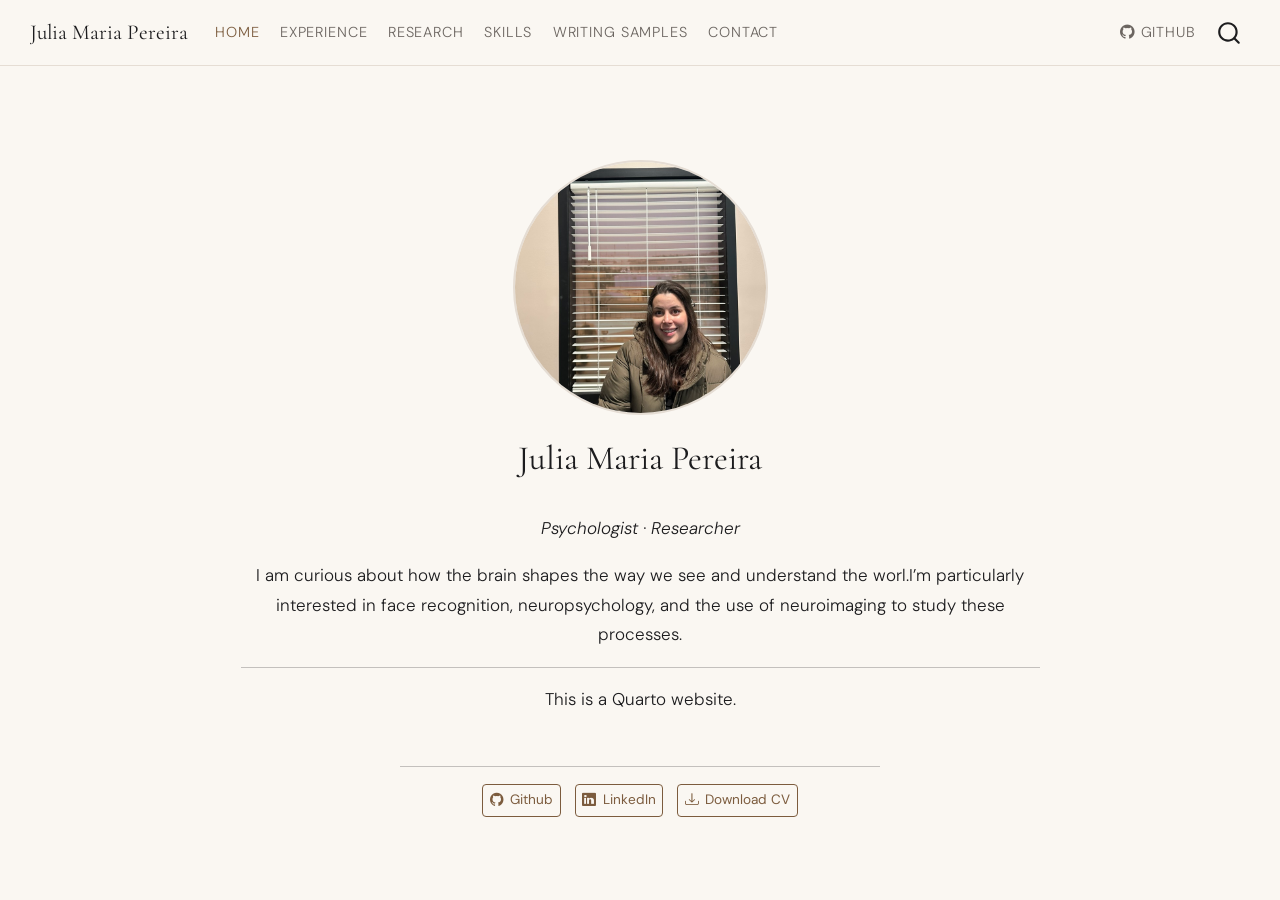
==== commit 713692ab: "update text in index and research" ====
--- a/docs/index.html
+++ b/docs/index.html
@@ -147,7 +147,8 @@
   </div>
 </header><main class="content" id="quarto-document-content">
 <p><em>Psychologist · Researcher</em></p>
-<p>Driven by curiosity about the brain, behavior, and what lies between them. My work sits at the intersection of neuropsychology and clinical psychology, with a growing focus on face recognition and neuroimaging methods. —</p>
+<p>I am curious about how the brain shapes the way we see and understand the worl.I’m particularly interested in face recognition, neuropsychology, and the use of neuroimaging to study these processes.</p>
+<hr>
 <p>This is a Quarto website.</p>
 
 
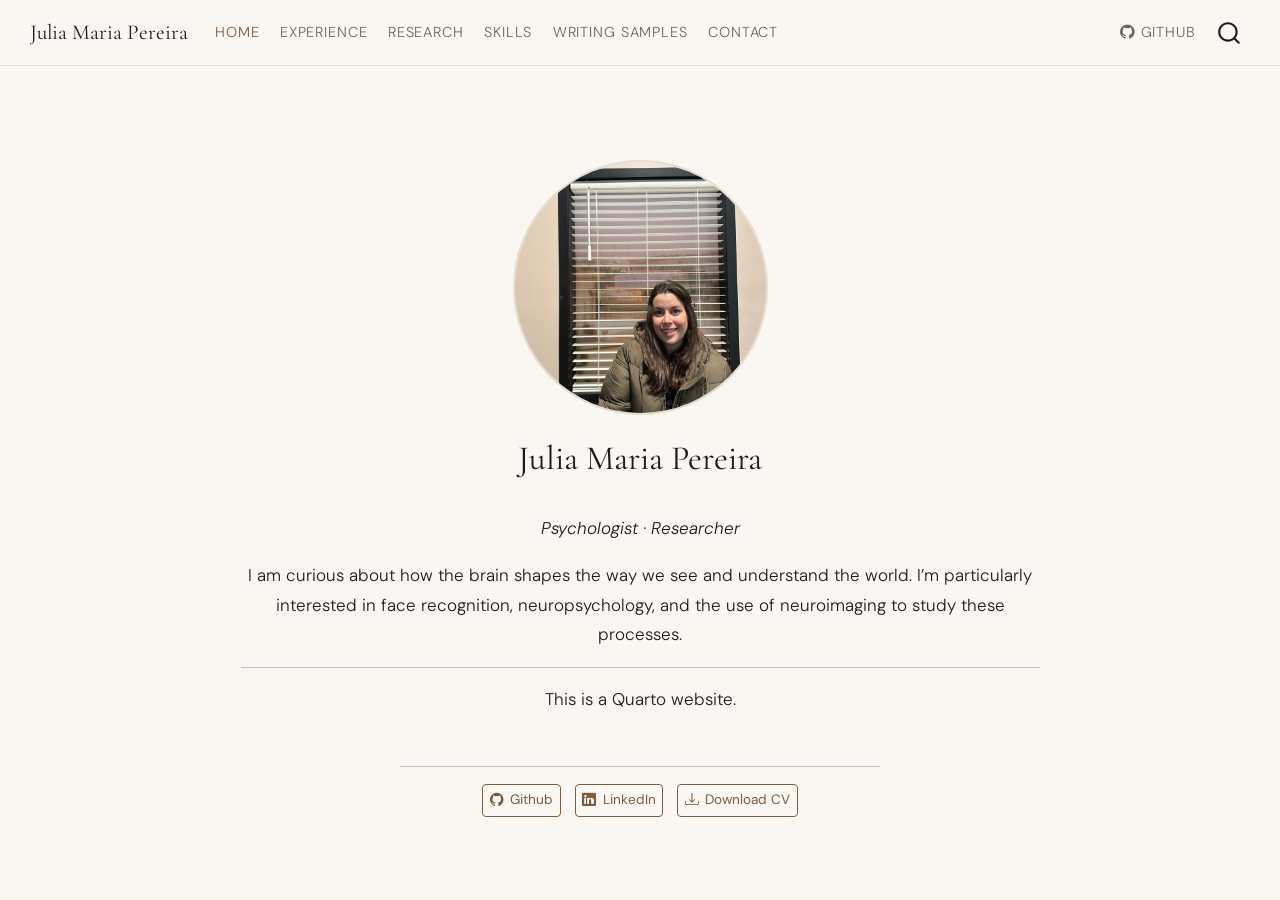
==== commit 163d0093: "texts updates" ====
--- a/docs/index.html
+++ b/docs/index.html
@@ -147,7 +147,7 @@
   </div>
 </header><main class="content" id="quarto-document-content">
 <p><em>Psychologist · Researcher</em></p>
-<p>I am curious about how the brain shapes the way we see and understand the worl.I’m particularly interested in face recognition, neuropsychology, and the use of neuroimaging to study these processes.</p>
+<p>I am curious about how the brain shapes the way we see and understand the world. I’m particularly interested in face recognition, neuropsychology, and the use of neuroimaging to study these processes.</p>
 <hr>
 <p>This is a Quarto website.</p>
 
